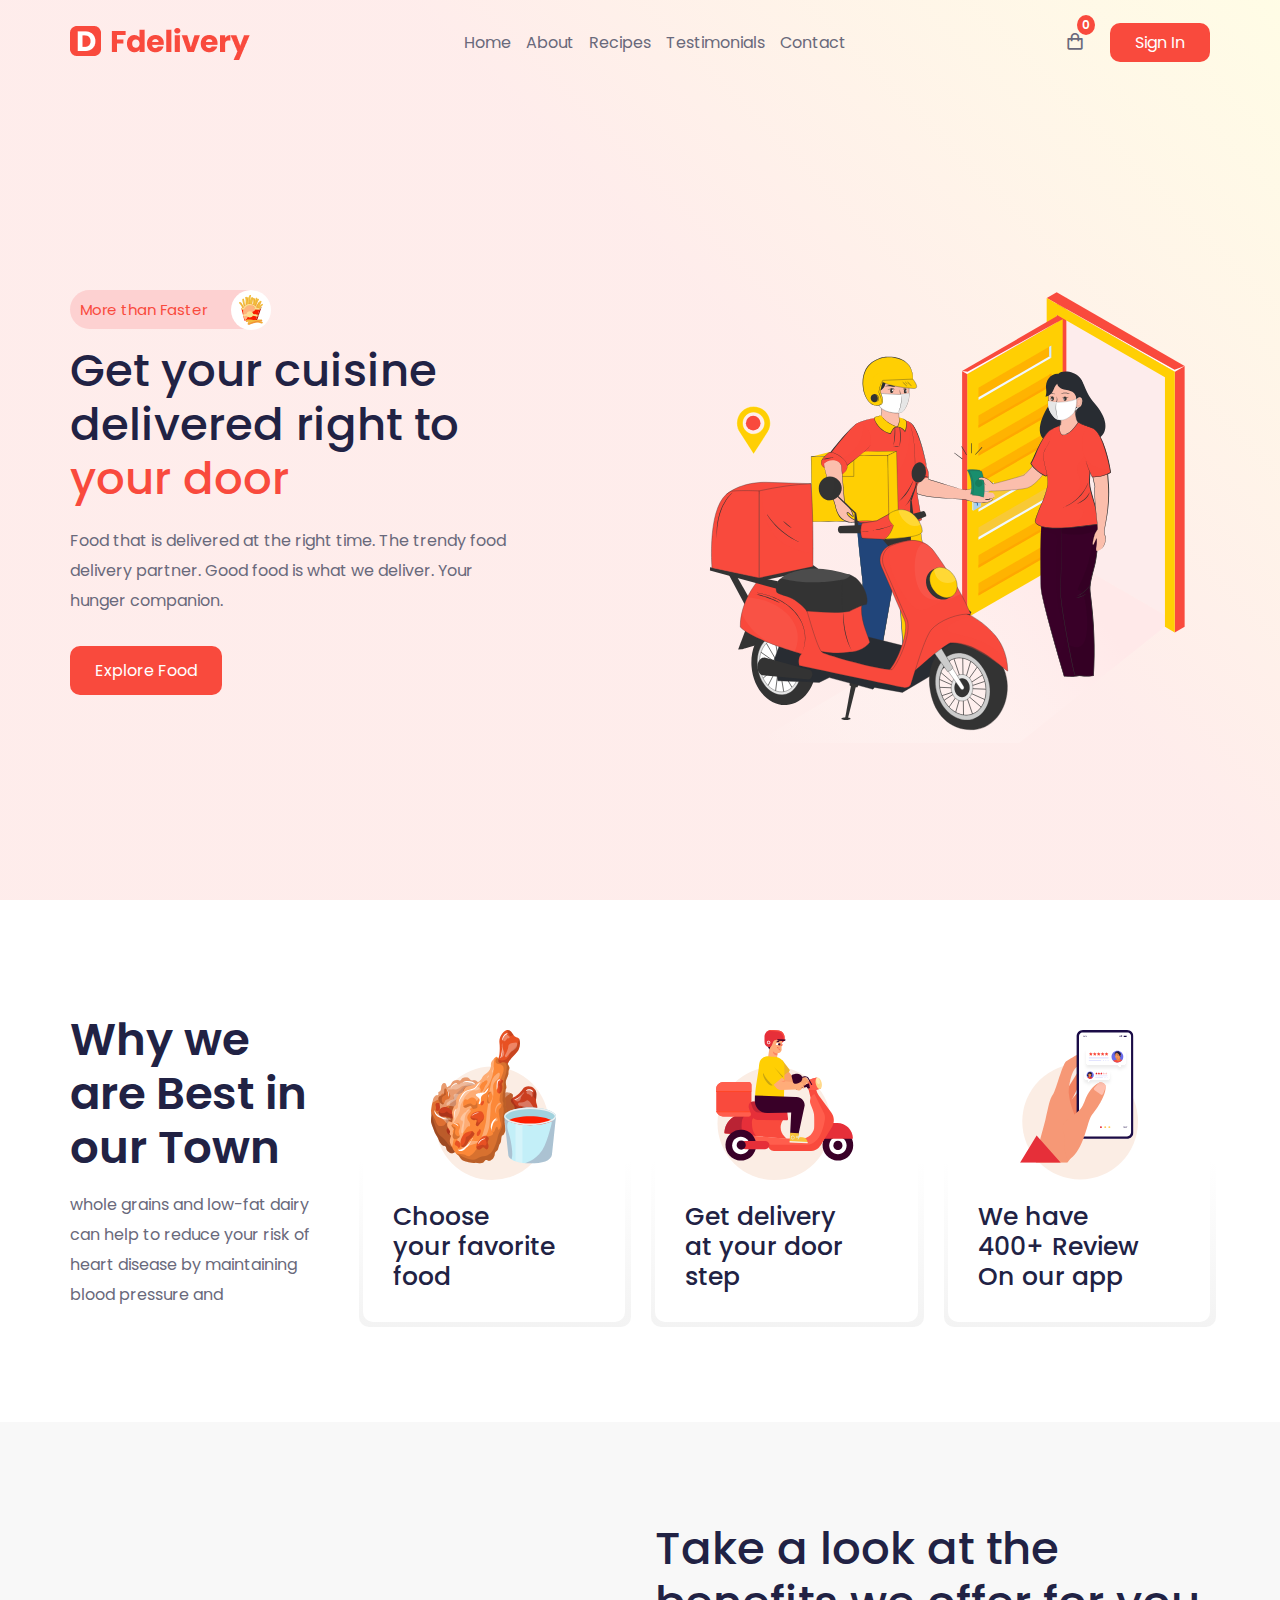
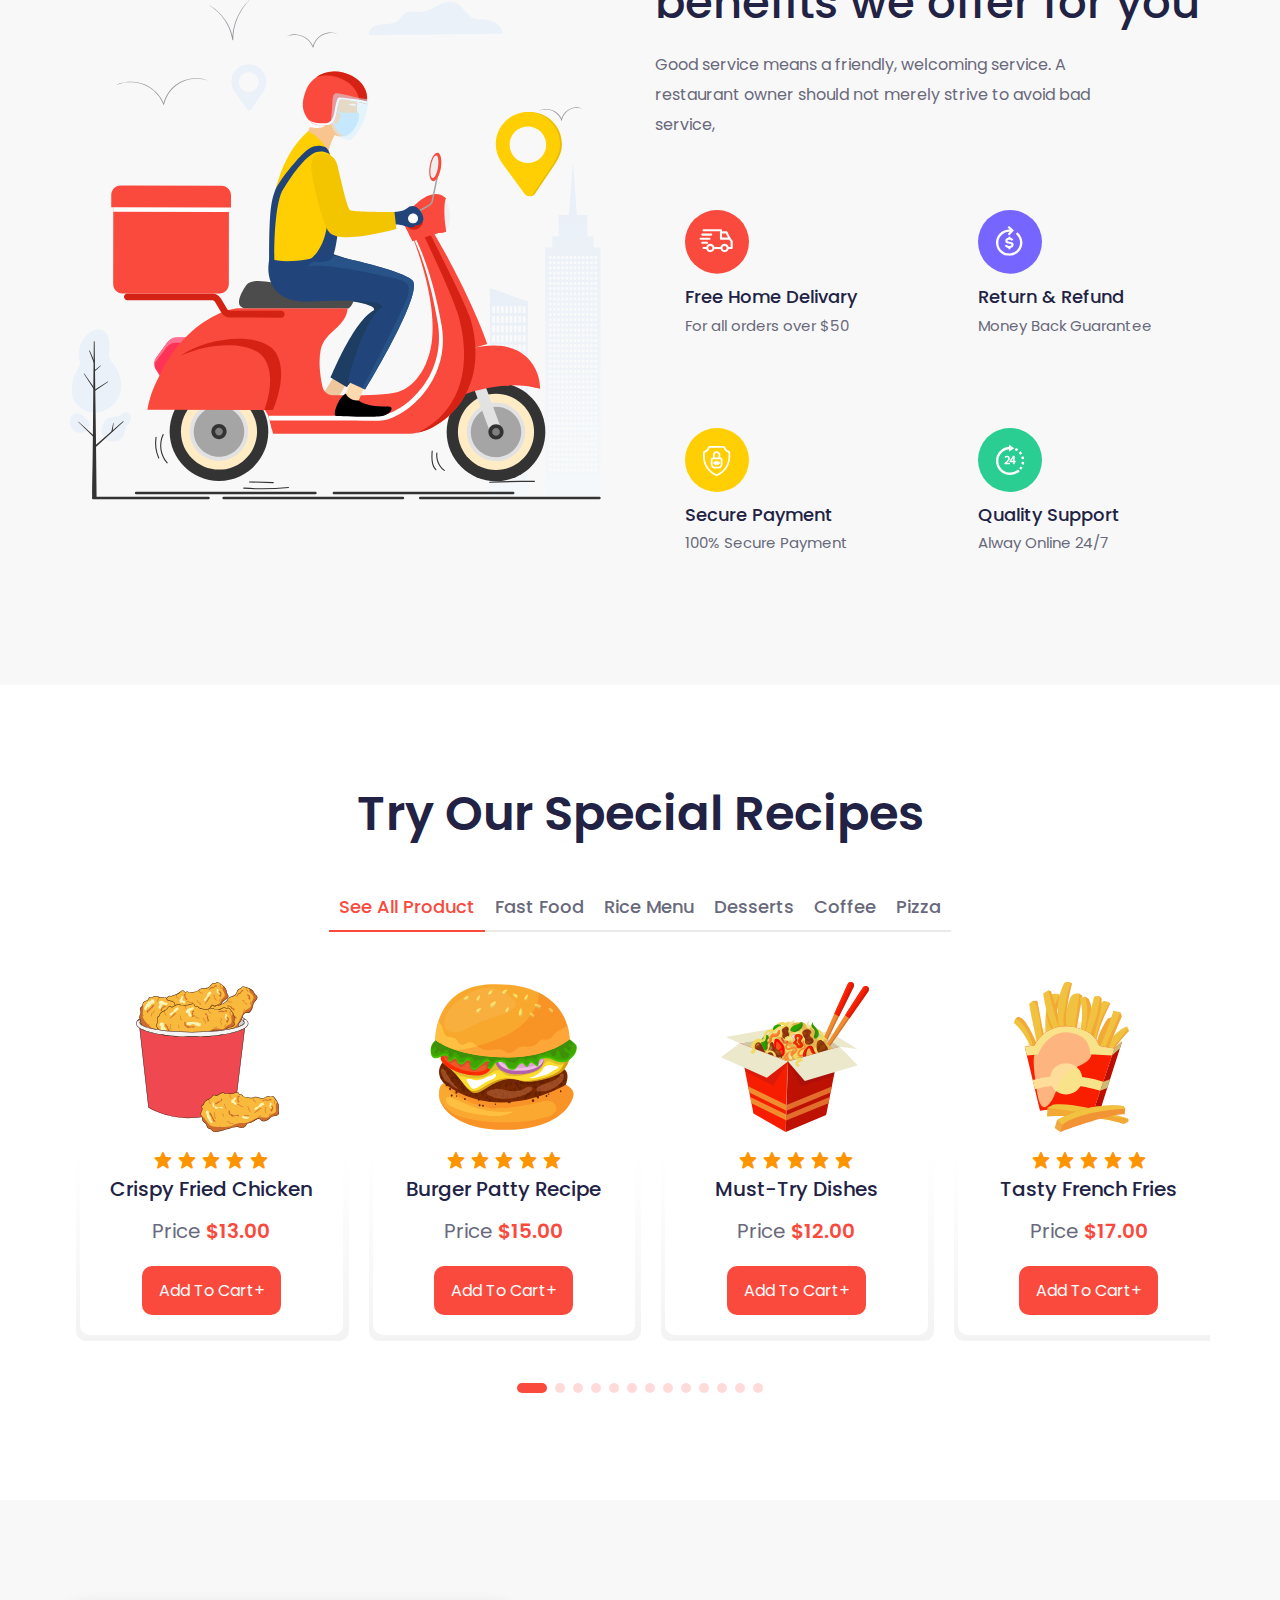
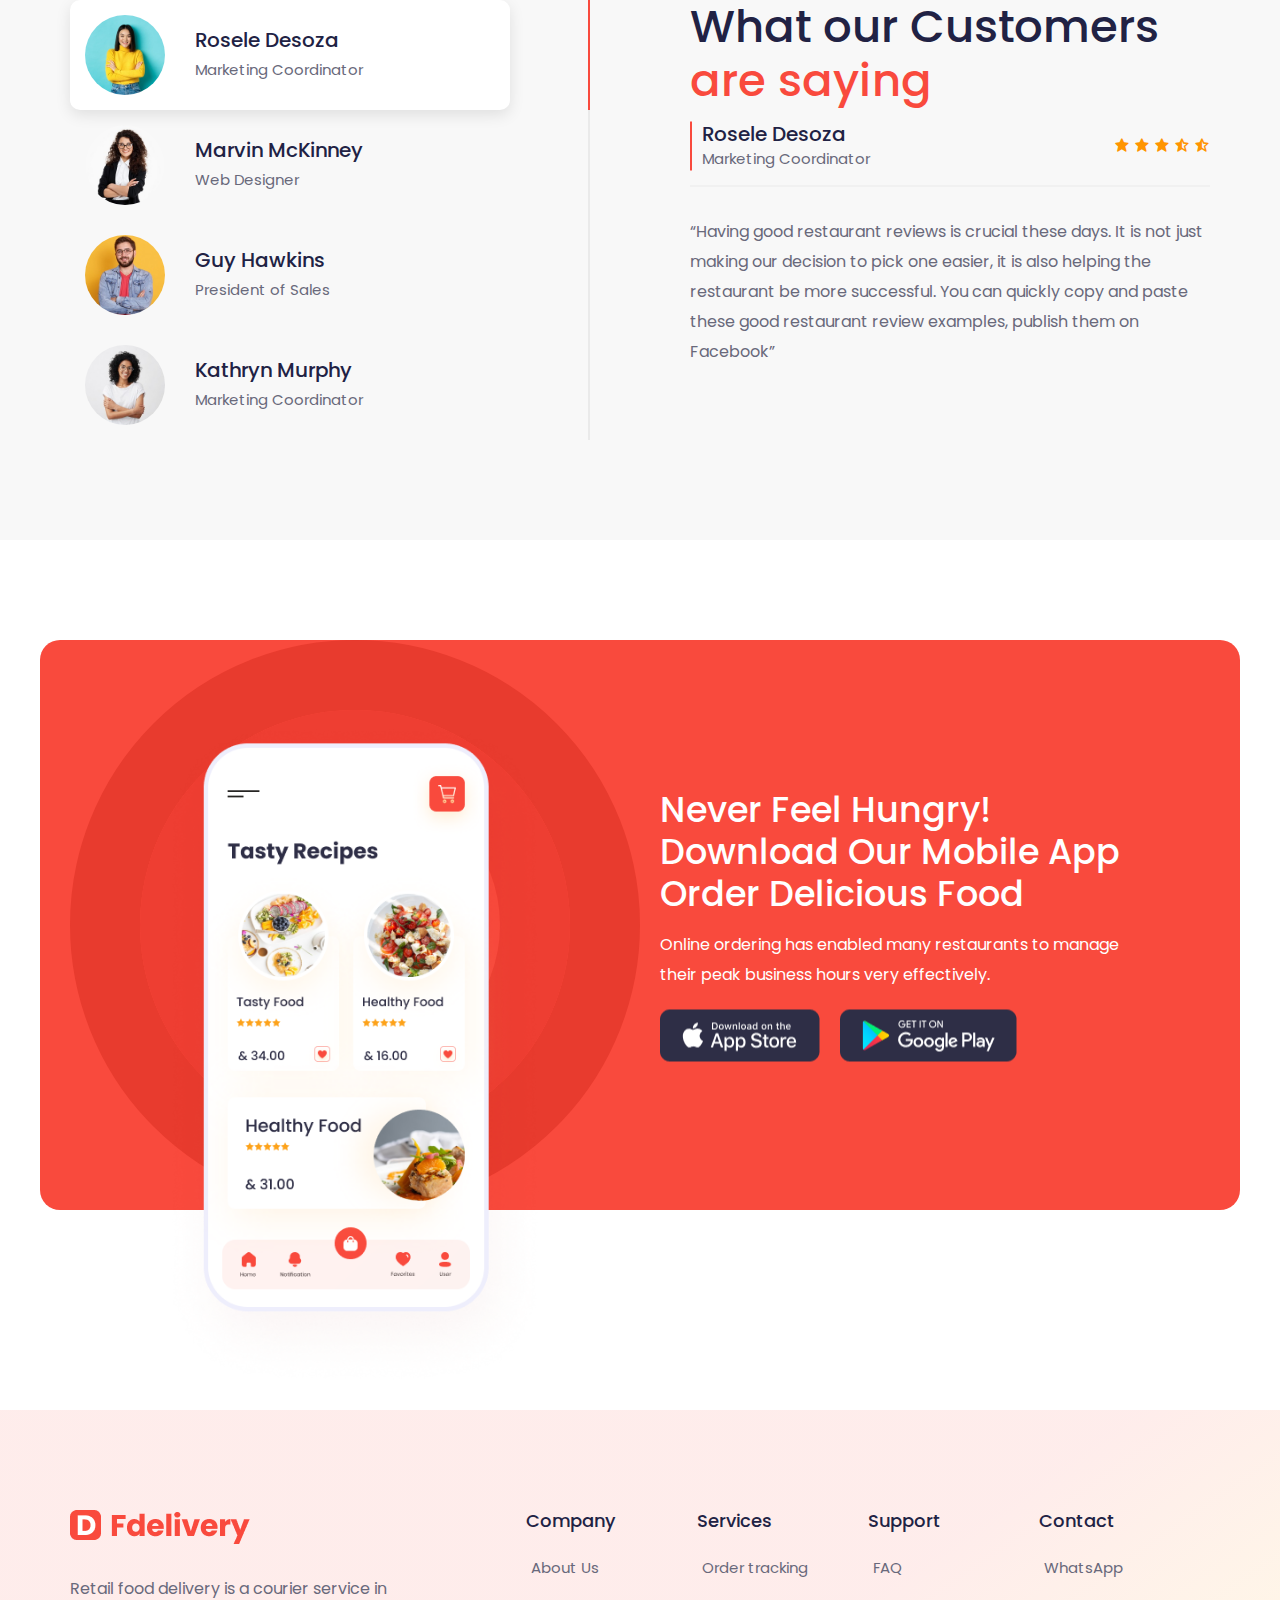
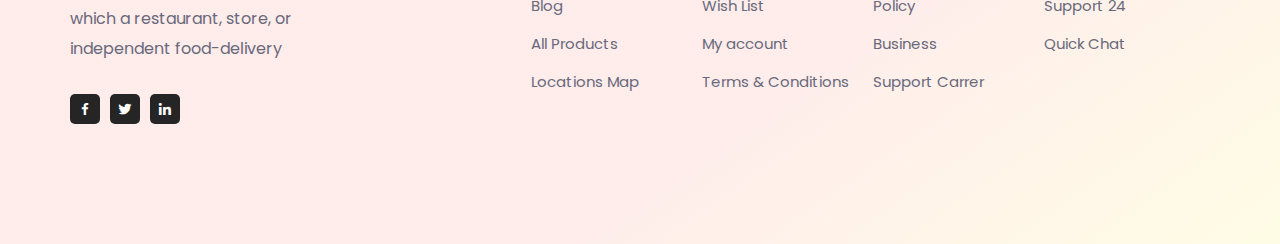
==== Frontend/index.html @ 44a06b05 "Initial Commit" ====
<!DOCTYPE html>
<html lang="en">
  <head>
    <meta charset="UTF-8" />
    <meta http-equiv="X-UA-Compatible" content="IE=edge" />
    <meta name="viewport" content="width=device-width, initial-scale=1.0" />
    <!--=============== Favicon ===============-->
    <link
      rel="shortcut icon"
      href="./images/favicon-32x32.png"
      type="image/png"
    />
    <!--=============== Swiper CSS ===============-->
    <link
      rel="stylesheet"
      href="https://unpkg.com/swiper/swiper-bundle.min.css"
    />
    <!--=============== Boxicons ===============-->
    <link
      href="https://unpkg.com/boxicons@2.0.9/css/boxicons.min.css"
      rel="stylesheet"
    />
    <!--=============== Custom StyleSheet ===============-->
    <link rel="stylesheet" href="./css/styles.css" />
    <title>FDelivery</title>
  </head>
  <body>
    <!--=============== Header ===============-->
    <header class="header">
      <nav class="navbar">
        <div class="row d-flex container">
          <a href="" class="logo d-flex">
            <img src="./images/logo.png" alt="" />
          </a>

          <ul class="nav-list d-flex">
            <a href="#home">Home</a>
            <a href="#about">About</a>
            <!-- <a href="">Shop</a> -->
            <a href="#recipes">Recipes</a>
            <a href="#testimonials">Testimonials</a>
            <a href="#footer">Contact</a>
            <span class="close d-flex"><i class="bx bx-x"></i></span>
          </ul>

          <div class="col d-flex">
            <form>
              <input type="search" placeholder="Search your item" />
              <button class="d-flex"><i class="bx bx-search"></i></button>
            </form>
            <div class="cart-icon d-flex">
              <a href="cart.html">
                <i class="bx bx-shopping-bag"></i>
              <span>0</span>
              </a>
            </div>
            <a class="btn signin">Sign In</a>
          </div>

          <!-- Hamburger -->
          <div class="hamburger d-flex">
            <i class="bx bx-menu"></i>
          </div>
        </div>
      </nav>

      <!--=============== Home ===============-->
      <div class="home" id="home">
        <div class="row container">
          <div class="col">
            <div class="faster">
              More than Faster
              <div class="image d-flex">
                <img src="./images/french-fries.svg" alt="" />
              </div>
            </div>
            <h1>
              Get your cuisine <br />
              delivered right to <br />
              <span class="color">your door</span>
            </h1>
            <p>
              Food that is delivered at the right time. The trendy food delivery
              partner. Good food is what we deliver. Your hunger companion.
            </p>
            <a href="menu.html" class="btn">Explore Food</a>
          </div>
          <div class="col">
            <img src="./images/delivery-guy.svg" alt="" />
          </div>
        </div>
      </div>

      <!--=============== SignIn Form ===============-->
      <div class="wrapper">
        <form action="" class="form">
          <h2>SIGN IN</h2>

          <div class="control">
            <label for="">Enter Email:</label>
            <input type="email" placeholder="Enter Your Email" />
          </div>
          <div class="control">
            <label for="">Password:</label>
            <input type="password" placeholder="Password" />
          </div>
          <div class="checkbox d-flex">
            <input type="checkbox" />
            <span>Remember Me</span>
          </div>
          <button class="btn">Sign In</button>
          <div class="links">
            <span>Forgot Password? <a href="">Click Here</a></span>
            <span>Don't Have An Account? <a href="">Create One</a></span>
          </div>
        </form>

        <div class="close-form">
          <i class="bx bx-x"></i>
        </div>
      </div>
    </header>

    <!--=============== Services ===============-->
    <section class="section services" id="services">
      <div class="row container">
        <div class="col">
          <h2>Why we are Best in our Town</h2>
          <p>
            whole grains and low-fat dairy can help to reduce your risk of heart
            disease by maintaining blood pressure and
          </p>
        </div>
        <div class="col">
          <div class="card">
            <img src="./images/meat-icon.svg" alt="" />
            <h3>
              Choose <br />
              your favorite <br />
              food
            </h3>
          </div>
        </div>
        <div class="col">
          <div class="card">
            <img src="./images/delivery-icon.svg" alt="" />
            <h3>
              Get delivery <br />
              at your door <br />
              step
            </h3>
          </div>
        </div>
        <div class="col">
          <div class="card">
            <img src="./images/phone-icon.svg" alt="" />
            <h3>
              We have <br />
              400+ Review <br />
              On our app
            </h3>
          </div>
        </div>
      </div>
    </section>

    <!--=============== About ===============-->
    <section class="section about" id="about">
      <div class="row container">
        <div class="col">
          <img src="./images/delivery-guy-2.svg" alt="" />
        </div>
        <div class="col">
          <h2>Take a look at the benefits we offer for you</h2>
          <p>
            Good service means a friendly, welcoming service. A restaurant owner
            should not merely strive to avoid bad service,
          </p>
          <div class="d-grid">
            <div class="card">
              <img src="./images/car-icon.svg" alt="" />
              <h4>Free Home Delivary</h4>
              <span>For all orders over $50</span>
            </div>
            <div class="card">
              <img src="./images/dollar-icon.svg" alt="" />
              <h4>Return & Refund</h4>
              <span>Money Back Guarantee</span>
            </div>
            <div class="card">
              <img src="./images/security-icon.svg" alt="" />
              <h4>Secure Payment</h4>
              <span>100% Secure Payment</span>
            </div>
            <div class="card">
              <img src="./images/time-icon.svg" alt="" />
              <h4>Quality Support</h4>
              <span>Alway Online 24/7</span>
            </div>
          </div>
        </div>
      </div>
    </section>

    <!--=============== Recipes ===============-->
    <section class="section recipes" id="recipes">
      <h2>Try Our Special Recipes</h2>
      <div class="row container">
        <div class="filters d-flex">
          <span data-filter="All Product">See All Product</span>
          <span data-filter="Fast Food">Fast Food</span>
          <span data-filter="Rice Menu">Rice Menu</span>
          <span data-filter="Desserts">Desserts</span>
          <span data-filter="Coffee">Coffee</span>
          <span data-filter="Pizza">Pizza</span>
        </div>
        <div class="products">
          <div class="swiper mySwiper">
            <div class="swiper-wrapper" id="products-wrapper">
              <!-- <div class="swiper-slide">
                <div class="card">
                  <div class="image"><img src="./images/meat-2.svg" alt=""></div>
                  <div class="rating">
                  <span><i class="bx bxs-star"></i></span>
                  <span><i class="bx bxs-star"></i></span>
                  <span><i class="bx bxs-star"></i></span>
                  <span><i class="bx bxs-star"></i></span>
                  <span><i class="bx bxs-star"></i></span>
                  </div>
                  <h4>Crispy Fried Chicken</h4>
                  <div class="price">
                    <span>Price</span><span class="color">$13.00</span>
                  </div>
                  <button class="button">Add To Cart+</button>
                </div>
              </div> -->
            </div>
          </div>
          <div class="pagination">
            <div class="custom-pagination"></div>
          </div>
        </div>
      </div>
    </section>
    <!--=============== Testimonials ===============-->
    <section class="section testimonials" id="testimonials">
      <div class="row container">
        <div class="col">
          <div class="card" data-filter="rosele">
            <div class="d-flex">
              <div class="image">
                <img src="./images/profile-1.jpg" alt="" />
              </div>
              <div>
                <h4>Rosele Desoza</h4>
                <span>Marketing Coordinator</span>
              </div>
            </div>
          </div>
          <div class="card" data-filter="marvin">
            <div class="d-flex">
              <div class="image">
                <img src="./images/profile-2.jpg" alt="" />
              </div>
              <div>
                <h4>Marvin McKinney</h4>
                <span>Web Designer</span>
              </div>
            </div>
          </div>
          <div class="card" data-filter="guy">
            <div class="d-flex">
              <div class="image">
                <img src="./images/profile-3.jpg" alt="" />
              </div>
              <div>
                <h4>Guy Hawkins</h4>
                <span>President of Sales</span>
              </div>
            </div>
          </div>
          <div class="card" data-filter="kathryn">
            <div class="d-flex">
              <div class="image">
                <img src="./images/profile-4.jpg" alt="" />
              </div>
              <div>
                <h4>Kathryn Murphy</h4>
                <span>Marketing Coordinator</span>
              </div>
            </div>
          </div>
        </div>
        <div class="col">
          <h2>
            What our Customers <br />
            <span>are saying</span>
          </h2>
          <div class="test-wrapper">
            <div class="testimonial active" data-id="rosele">
              <div class="d-flex">
                <div>
                  <h4>Rosele Desoza</h4>
                  <span>Marketing Coordinator</span>
                </div>

                <div class="rating">
                  <span><i class="bx bxs-star"></i></span>
                  <span><i class="bx bxs-star"></i></span>
                  <span><i class="bx bxs-star"></i></span>
                  <span><i class="bx bxs-star"></i></span>
                  <span><i class="bx bxs-star"></i></span>
                </div>
              </div>

              <p>
                “Having good restaurant reviews is crucial these days. It is not
                just making our decision to pick one easier, it is also helping
                the restaurant be more successful. You can quickly copy and
                paste these good restaurant review examples, publish them on
                Facebook”
              </p>
            </div>
          </div>
        </div>
      </div>
    </section>
    <!--=============== App ===============-->
    <section class="section app">
      <div class="row container">
        <div class="col">
          <div class="circle">
            <div class="inner-circle"></div>
            <img src="./images/mobile.png" alt="" />
          </div>
        </div>
        <div class="col">
          <h2>
            Never Feel Hungry! Download Our Mobile App Order Delicious Food
          </h2>
          <p>
            Online ordering has enabled many restaurants to manage their peak
            business hours very effectively.
          </p>
          <div class="d-flex">
            <img src="./images/app-store.png" alt="" />
            <img src="./images/google-play.png" alt="" />
          </div>
        </div>
      </div>
    </section>
    <!--=============== Footer ===============-->
    <footer class="footer" id="footer">
      <div class="row container">
        <div class="col">
          <div class="logo d-flex">
            <img src="./images/logo.png" alt="logo" />
          </div>
          <p>
            Retail food delivery is a courier service in which a restaurant,
            store, or independent food-delivery
          </p>
          <div class="icons d-flex">
            <div class="icon d-flex">
              <i class="bx bxl-facebook"></i>
            </div>
            <div class="icon d-flex"><i class="bx bxl-twitter"></i></div>
            <div class="icon d-flex"><i class="bx bxl-linkedin"></i></div>
          </div>
        </div>
        <div class="col">
          <div>
            <h4>Company</h4>
            <a href="">About Us</a>
            <a href="">Blog</a>
            <a href="">All Products</a>
            <a href="">Locations Map</a>
          </div>
          <div>
            <h4>Services</h4>
            <a href="">Order tracking</a>
            <a href="">Wish List</a>
            <a href="">My account</a>
            <a href="">Terms & Conditions</a>
          </div>
          <div>
            <h4>Support</h4>
            <a href="">FAQ</a>
            <a href="">Policy </a>
            <a href="">Business</a>
            <a href="">Support Carrer</a>
          </div>
          <div>
            <h4>Contact</h4>
            <a href="">WhatsApp</a>
            <a href="">Support 24 </a>
            <a href="">Quick Chat</a>
          </div>
        </div>
      </div>
    </footer>
    </div>

    <!--=============== Swiper JS ===============-->
    <script src="https://unpkg.com/swiper/swiper-bundle.min.js"></script>

    <!--=============== Custom JS ===============-->
    <script src="./js/testimonial.js"></script>
    <script src="./js/products.js"></script>
    <script src="./js/main.js"></script>
  </body>
</html>
---- Frontend/css/styles.css ----
/* ========== Google Fonts =========== */
@import url("https://fonts.googleapis.com/css2?family=Poppins:wght@300;400;500;600;700&display=swap");
/* ========== CSS Variables =========== */
:root {
  --primary-color: #f94a3d;
  --yellow-color: #ffcf03;
  --black-color: #212244;
  --default-color: #69697b;
  --deep-yellow: #ff9401;
  --yellow-color-1: #ffe507;
  --red-color-1: #e83b2e;
  --red-color-2: #ee3e32;
  --light-red-color: #fdecec;
  --grey-color: #eaeaea;
  --grey-color-1: #f8f8f8;
  --white-color: #fff;
  --box-shadow: 0 5px 15px rgba(0, 0, 0, 0.1);
}

*,
*::after,
*::before {
  box-sizing: inherit;
  margin: 0;
  padding: 0;
  border: none;
  outline: none;
}

html {
  font-size: 62.5%;
  box-sizing: border-box;
  scroll-behavior: smooth;
}

body {
  font-family: "Poppins", sans-serif;
  font-size: 1.6rem;
  font-weight: 400;
  color: var(--default-color);
}

h1,
h2,
h3,
h4 {
  color: var(--black-color);
  line-height: 1.2;
  font-weight: 500;
}

a {
  text-decoration: none;
  color: inherit;
}

li {
  list-style-type: none;
}

section {
  padding: 5rem 0 5rem;
  overflow: hidden;
}

p {
  line-height: 3rem;
}

img {
  max-width: 100%;
  height: auto;
}

/* ========== Custom Classes =========== */
.container {
  max-width: 120rem;
  padding: 0 3rem;
  margin: auto;
}

@media (min-width: 1500px) {
  .container {
    max-width: 135rem;
  }
}
.d-flex {
  display: flex;
  align-items: center;
}

/* ========== Header =========== */
.header {
  min-height: 100vh;
  background: linear-gradient(45deg, rgba(249, 74, 61, 0.1) 60%, rgba(255, 229, 7, 0.1));
}

.navbar {
  padding: 2rem 0;
}
.navbar .row {
  justify-content: space-between;
}
.navbar .logo {
  justify-content: center;
}
.navbar .nav-list a {
  display: inline-block;
  padding: 1rem 0.5rem 1rem;
}
.navbar .nav-list a:not(:last-child) {
  margin-right: 0.5rem;
}
.navbar .col form {
  background-color: var(--white-color);
  border-radius: 0.5rem;
  box-shadow: var(--box-shadow);
  border: 1px solid rgba(105, 105, 123, 0.1);
  padding: 0.5rem 0;
  margin-right: 1.5rem;
  width: 25rem;
  position: relative;
}
.navbar .col form input {
  text-indent: 1rem;
  font-size: 1.4rem;
  width: 100%;
}
.navbar .col form input::placeholder {
  color: var(--default-color);
}
.navbar .col form button {
  justify-content: center;
  padding: 0.5rem;
  background-color: transparent;
  border-left: 1px solid rgba(105, 105, 123, 0.1);
  font-size: 1.7rem;
  color: var(--default-color);
  position: absolute;
  top: 50%;
  right: 1rem;
  transform: translateY(-50%);
}
.navbar .cart-icon {
  justify-content: center;
  color: var(--default-color);
  font-size: 2rem;
  margin-right: 1.5rem;
  position: relative;
}
.navbar .cart-icon span {
  position: absolute;
  top: -1.3rem;
  right: -1rem;
  padding: 0.1rem 0.5rem;
  color: var(--white-color);
  background-color: var(--primary-color);
  border-radius: 50%;
  font-size: 1.2rem;
  font-weight: 600;
}

.btn {
  display: inline-block;
  background-color: var(--primary-color);
  color: var(--white-color);
  padding: 0.7rem 2.5rem;
  border-radius: 1rem;
  font-size: inherit;
}

.navbar .btn {
  margin-left: 1rem;
  cursor: pointer;
}

.hamburger {
  font-size: 2.5rem;
  background-color: var(--primary-color);
  border-radius: 0.3rem;
  color: var(--white-color);
  padding: 0.5rem 0.7rem;
  justify-content: center;
  cursor: pointer;
  display: none;
}

.nav-list .close {
  display: none;
}

@media (max-width: 1300px) {
  .navbar .col form {
    display: none;
  }
}
@media (max-width: 800px) {
  .navbar .col {
    display: none;
  }

  .navbar .nav-list {
    position: fixed;
    top: 0;
    left: -100%;
    width: 100%;
    max-width: 35rem;
    height: 100%;
    background-color: var(--white-color);
    z-index: 999;
    flex-direction: column;
    align-items: flex-start;
    padding: 5rem 2rem;
    transition: left 300ms linear;
  }

  .hamburger {
    display: flex;
  }

  .nav-list a {
    text-transform: uppercase;
    font-weight: 600;
  }

  .nav-list a:not(:last-child) {
    margin: 0 0 1rem 0;
  }

  .nav-list .close {
    position: absolute;
    top: 2rem;
    right: 2rem;
    font-size: 3rem;
    cursor: pointer;
    padding: 0.5rem 0.7rem;
    display: flex;
    justify-content: center;
  }

  .nav-list.show {
    left: 0;
  }

  .navbar .logo img {
    width: 15rem;
  }
}
/* ========== Home =========== */
.header .home {
  height: calc(100vh - 8.5rem);
}
.header .home .row {
  display: grid;
  grid-template-columns: 1fr 1fr;
  align-items: center;
  height: 100%;
}
.header .home .row .faster {
  width: 22rem;
  background-color: #fdd1d1;
  color: var(--primary-color);
  font-size: 1.8rem;
  padding: 0.8rem 1rem;
  border-radius: 5rem;
  position: relative;
  margin-bottom: 1.5rem;
}
.header .home .row .faster .image {
  position: absolute;
  top: 50%;
  right: -0.1rem;
  transform: translateY(-50%);
  background-color: var(--white-color);
  border-radius: 50%;
  width: 4.5rem;
  height: 4.5rem;
  justify-content: center;
}
.header .home .row .faster .image img {
  height: 3rem;
}
.header .home .row h1 {
  font-size: 6rem;
  margin-bottom: 3rem;
}
.header .home .row h1 span {
  color: var(--primary-color);
}
.header .home .row p {
  margin-bottom: 3rem;
  width: 80%;
}
.header .home .row .btn {
  padding: 1.2rem 2.5rem;
}

@media (max-width: 1300px) {
  .header .home .row h1 {
    font-size: 4.5rem;
    margin-bottom: 2rem;
  }
  .header .home .row .faster {
    width: 20rem;
    font-size: 1.5rem;
    margin-bottom: 1.5rem;
  }
  .header .home .row .faster .image {
    width: 4rem;
    height: 4rem;
  }
}
@media (max-width: 996px) {
  .header .home .row .col img {
    width: 40rem;
  }
  .header .home .row h1 {
    font-size: 3.5rem;
    margin-bottom: 1rem;
  }
  .header .home .row .btn {
    padding: 0.7rem 1.5rem;
  }
}
@media (max-width: 800px) {
  .header .home {
    height: calc(100vh + 12rem);
    padding-top: 4rem;
  }
  .header .home .row {
    grid-template-columns: 1fr;
  }
  .header .home .row h1 {
    font-size: 3rem;
  }
  .header .home .row h1 br {
    display: none;
  }
  .header .home .row p {
    width: 100%;
    font-size: 1.5rem;
    margin-bottom: 1rem;
  }
  .header .home .row .btn {
    font-size: 1.5rem;
  }
  .header .home .row .col:last-child {
    text-align: center;
  }
}
/* ========== SignIn Form =========== */
.header .wrapper {
  position: fixed;
  top: 0;
  right: 0;
  width: 100%;
  height: 100%;
  display: flex;
  align-items: center;
  justify-content: center;
  background-color: rgba(255, 255, 255, 0.9);
  z-index: 10000;
  transition: 0.5s;
  transform: scale(0);
  opacity: 0;
  visibility: hidden;
}
.header .wrapper.active {
  transform: scale(1);
  opacity: 1;
  visibility: visible;
}
.header .wrapper form {
  background-color: var(--white-color);
  border: 1px solid var(--grey-color);
  max-width: 50rem;
  width: 100%;
  padding: 2rem;
  box-shadow: var(--box-shadow);
  border-radius: 0.5rem;
  margin: 2rem;
}
.header .wrapper form h2 {
  font-size: 2.5rem;
  text-align: center;
  margin-bottom: 2rem;
  padding-top: 2rem;
}
.header .wrapper form .control {
  margin-bottom: 2rem;
}
.header .wrapper form label {
  display: block;
  font-size: 2rem;
  margin-bottom: 1rem;
}
.header .wrapper form input {
  font-family: "Poppins", sans-serif;
  font-size: 1.8rem;
  display: block;
  border: 1px solid var(--grey-color);
  padding: 1.3rem 0;
  text-indent: 1rem;
  border-radius: 0.5rem;
  width: 100%;
}
.header .wrapper form .checkbox {
  margin-bottom: 2rem;
}
.header .wrapper form .checkbox input {
  width: auto;
  margin-right: 0.5rem;
  cursor: pointer;
}
.header .wrapper form button {
  display: block;
  width: 100%;
  padding: 1.3rem 0;
  font-size: 1.8rem;
  cursor: pointer;
}
.header .wrapper form .links {
  margin-top: 2rem;
}
.header .wrapper form .links span {
  display: block;
  margin-bottom: 1rem;
  font-size: 1.8rem;
}
.header .wrapper form .links span a {
  color: var(--primary-color);
}
.header .wrapper form .links span a:hover {
  text-decoration: underline;
}
.header .wrapper .close-form {
  position: absolute;
  top: 3rem;
  right: 4rem;
  color: var(--default-color);
  font-size: 4rem;
  cursor: pointer;
}

/* ========== Services =========== */
.services {
  padding: 10rem 0 10rem;
}
.services .row {
  display: grid;
  grid-template-columns: repeat(auto-fit, minmax(25rem, 1fr));
  gap: 3rem;
  align-items: center;
}
.services .row h2 {
  font-size: 4.5rem;
  font-weight: 600;
  margin-bottom: 1.5rem;
}
.services .row h3 {
  font-size: 2.5rem;
  margin-top: 1.5rem;
  text-align: left;
}
.services .row .col img {
  height: 15rem;
}
.services .row .card {
  padding: 3rem;
  border-radius: 0 0 1rem 1rem;
  background-color: var(--white-color);
  position: relative;
  text-align: center;
}
.services .row .card::before {
  content: "";
  position: absolute;
  top: -1.5%;
  left: -1.5%;
  width: calc(100% + 1rem);
  height: calc(100% + 1rem);
  border-radius: 1rem;
  background: linear-gradient(to bottom, transparent 50%, #f3f3f3);
  z-index: -1;
}
.services .row .card:hover::before {
  background: linear-gradient(to bottom, transparent 50%, #ffcf03);
}

@media (max-width: 567px) {
  .services .row h2 {
    font-size: 3.5rem;
  }
}
/* ========== about =========== */
.about {
  background-color: var(--grey-color-1);
  padding: 10rem 0 10rem;
}
.about .row {
  display: grid;
  grid-template-columns: 1fr 1fr;
  align-items: center;
  gap: 3rem;
}
.about .row .col:first-child img {
  height: 50rem;
}
.about .row .col h2 {
  font-size: 4.5rem;
  margin-bottom: 2rem;
}
.about .row .col p {
  margin-bottom: 4rem;
  width: 80%;
}
.about .row .col .d-grid {
  display: grid;
  grid-template-columns: 1fr 1fr;
  gap: 3rem;
}
.about .row .col .d-grid .card {
  padding: 3rem;
  border-radius: 1rem;
  transition: all 300ms ease-in-out;
}
.about .row .col .d-grid .card h4 {
  font-size: 1.8rem;
  margin: 0.5rem 0 0.5rem;
}
.about .row .col .d-grid .card span {
  font-size: 1.5rem;
}
.about .row .col .d-grid .card:hover {
  background-color: var(--white-color);
  box-shadow: var(--box-shadow);
}

@media (max-width: 1200px) {
  .about .row .col h2 {
    font-size: 3.5rem;
    margin-bottom: 1rem;
  }
  .about .row .col p {
    margin-bottom: 1rem;
    width: 100%;
  }
  .about .row .col .d-grid {
    gap: 1rem;
  }
  .about .row .col .d-grid .card {
    padding: 1rem;
  }
  .about .row .col .d-grid .card img {
    height: 5rem;
  }
}
@media (max-width: 800px) {
  .about {
    padding: 5rem 0 10rem;
  }
  .about .row {
    grid-template-columns: 1fr;
    gap: 3rem 0;
  }
}
/* ========== Recipes =========== */
.recipes {
  padding: 10rem 0 10rem;
}
.recipes h2 {
  text-align: center;
  font-size: 4.8rem;
  font-weight: 600;
  margin-bottom: 4rem;
}
.recipes .filters {
  justify-content: center;
  flex-wrap: wrap;
  margin-bottom: 4rem;
}
.recipes .filters span {
  font-size: 1.8rem;
  font-weight: 500;
  padding: 1rem;
  border-bottom: 2px solid var(--grey-color);
  cursor: pointer;
}
.recipes .filters span.active {
  color: var(--primary-color);
  border-color: var(--primary-color);
}
.recipes .products .swiper-wrapper {
  padding: 0 1rem 1rem;
}
.recipes .products .card {
  position: relative;
  padding: 1rem 1rem 2rem;
  border-radius: 0 0 1rem 1rem;
  background-color: var(--white-color);
  flex-direction: column;
}
.recipes .products .card::before {
  content: "";
  position: absolute;
  top: -1%;
  left: -1.5%;
  width: calc(100% + 1rem);
  height: calc(100% + 1rem);
  border-radius: 1rem;
  background: linear-gradient(to bottom, transparent 50%, #f3f3f3);
  z-index: -1;
}
.recipes .products .card:hover::before {
  background: linear-gradient(to bottom, transparent 50%, #ffcf03);
}
.recipes .products .card .image {
  height: 15rem;
  width: 15rem;
  margin-bottom: 1.5rem;
}
.recipes .products .card .image img {
  height: 100%;
  object-fit: contain;
}
.recipes .products .card .rating span {
  color: var(--deep-yellow);
  font-size: 2rem;
}
.recipes .products .card h4 {
  font-size: 2rem;
  margin-bottom: 1.5rem;
}
.recipes .products .card .price {
  font-size: 2rem;
  margin-bottom: 2rem;
}
.recipes .products .card .price .color {
  color: var(--primary-color);
  font-weight: 600;
  margin-left: 0.5rem;
}
.recipes .products .card .button {
  outline: none;
  border: none;
  padding: 1.2rem 1.7rem;
}
.recipes .pagination {
  text-align: center;
  margin-top: 3rem;
}
.recipes .pagination .swiper-pagination-bullet {
  background-color: var(--primary-color);
  height: 1rem;
  width: 1rem;
}
.recipes .pagination .swiper-pagination-bullet-active {
  width: 3rem;
  border-radius: 1.5rem;
}

@media (max-width: 800px) {
  .recipes {
    padding: 10rem 0 10rem;
  }
  .recipes h2 {
    font-size: 3.5rem;
    margin-bottom: 2rem;
  }
}
/* ========== Testimonials =========== */
.testimonials {
  padding: 10rem 0 10rem;
  background-color: var(--grey-color-1);
}
.testimonials .row {
  display: grid;
  grid-template-columns: 1fr 1fr;
  gap: 3rem 10rem;
  align-items: flex-start;
}
.testimonials .row .card {
  border-right: 2px solid #eaeaea;
}
.testimonials .row .card.active {
  border-color: var(--primary-color);
}
.testimonials .row .card.active .d-flex {
  background-color: var(--white-color);
  box-shadow: var(--box-shadow);
}
.testimonials .row .card .d-flex {
  border-radius: 1rem;
  width: 85%;
  padding: 1.5rem;
  cursor: pointer;
}
.testimonials .row .card .d-flex:not(:last-child) {
  margin-bottom: 0.5rem;
}
.testimonials .row .card .image {
  height: 8rem;
  width: 8rem;
  border-radius: 50%;
  overflow: hidden;
  margin-right: 3rem;
}
.testimonials .row .card .image img {
  height: 100%;
  object-fit: cover;
}
.testimonials .row .card h4 {
  font-size: 2rem;
  margin-bottom: 0.5rem;
}
.testimonials .row .card span {
  font-size: 1.5rem;
}
.testimonials .row .col:last-child {
  position: relative;
  overflow: hidden;
  height: 44rem;
}
.testimonials .row .col:last-child h2 {
  font-size: 4.5rem;
  margin-bottom: 3rem;
}
.testimonials .row .col:last-child h2 span {
  color: var(--primary-color);
}
.testimonials .row .col:last-child .testimonial {
  position: absolute;
  bottom: -80%;
  transform: translateY(-30%);
  transition: 0.5s;
}
.testimonials .row .col:last-child .testimonial.active {
  bottom: 0%;
}
.testimonials .row .col:last-child .testimonial .d-flex {
  justify-content: space-between;
  border-bottom: 1px solid var(--grey-color);
  padding-bottom: 1.5rem;
  margin-bottom: 3rem;
}
.testimonials .row .col:last-child .testimonial .d-flex div:first-child {
  border-left: 2px solid var(--primary-color);
  padding-left: 1rem;
}
.testimonials .row .col:last-child .testimonial .d-flex div:first-child h4 {
  font-size: 2rem;
}
.testimonials .row .col:last-child .testimonial .d-flex div:first-child span {
  font-size: 1.5rem;
}
.testimonials .row .col:last-child .testimonial .d-flex .rating span {
  color: var(--deep-yellow);
}

@media (max-width: 1200px) {
  .testimonials .row {
    gap: 5rem 0;
  }
  .testimonials .row .col:last-child h2 {
    font-size: 3.5rem;
  }
  .testimonials .row .col:last-child .testimonial {
    bottom: -90%;
    transform: translateY(-10%);
  }
  .testimonials .row .card {
    border: none;
  }
}
@media (max-width: 996px) {
  .testimonials .row .col:last-child h2 {
    font-size: 3.5rem;
  }
  .testimonials .row .col:last-child .testimonial {
    transform: translateY(0%);
  }
}
@media (max-width: 800px) {
  .testimonials .row {
    grid-template-columns: 1fr;
  }
  .testimonials .row .card .d-flex {
    width: 100%;
  }
}
@media (max-width: 567px) {
  .testimonials .row .col:last-child h2 {
    font-size: 2.5rem;
  }
}
/* ========== App =========== */
.app {
  padding: 10rem 0 20rem;
}

.app .row {
  background-color: var(--primary-color);
  border-radius: 2rem;
  position: relative;
}
.app .row .col:first-child {
  margin-left: 5rem;
}
.app .row .col:first-child .circle {
  border-radius: 50%;
  height: 57rem;
  width: 57rem;
  border: 7rem solid var(--red-color-1);
  position: relative;
}
.app .row .col:first-child .circle .inner-circle {
  border-radius: 50%;
  height: 43rem;
  width: 43rem;
  border: 7rem solid var(--red-color-2);
}
.app .row .col:first-child .circle img {
  position: absolute;
  top: 80%;
  left: 50%;
  transform: translate(-50%, -50%);
  width: 40rem;
}
.app .row .col:last-child {
  position: absolute;
  top: 50%;
  right: 10rem;
  transform: translateY(-50%);
  width: 40%;
}
.app .row .col:last-child h2 {
  color: var(--white-color);
  font-size: 3.5rem;
  margin-bottom: 1.5rem;
}
.app .row .col:last-child p {
  color: var(--white-color);
  margin-bottom: 2rem;
}
.app .row .col:last-child .d-flex img:first-child {
  margin-right: 2rem;
}

@media (max-width: 1300px) {
  .app .row .col:first-child {
    margin-left: 0;
  }
  .app .row .col:last-child h2 {
    font-size: 3.5rem;
  }
}
@media (max-width: 996px) {
  .app {
    background-color: var(--primary-color);
    padding: 10rem 0 10rem;
    height: 40rem;
  }
  .app .row {
    height: 100%;
  }
  .app .row .col:first-child {
    display: none;
  }
  .app .row .col:last-child {
    left: 50%;
    transform: translate(-50%, -50%);
    width: 90%;
  }
  .app .row .col:last-child h2 {
    font-size: 3rem;
  }
  .app .row .col:last-child img {
    height: 4rem;
  }
}
@media (max-width: 567px) {
  .app .row .col:last-child h2 {
    font-size: 2.5rem;
  }
}
/* ========== Footer =========== */
.footer {
  background: linear-gradient(145deg, rgba(249, 74, 61, 0.1) 60%, rgba(255, 229, 7, 0.1));
  padding: 10rem 3rem 10rem;
}
.footer .row {
  display: grid;
  grid-template-columns: 1fr 1.5fr;
}
.footer .col:first-child .logo {
  margin-bottom: 3rem;
}
.footer .col:first-child p {
  margin-bottom: 3rem;
  width: 70%;
}
.footer .col:first-child .icons {
  margin-bottom: 2rem;
}
.footer .col:first-child .icon {
  color: var(--white-color);
  justify-content: center;
  height: 3rem;
  width: 3rem;
  border-radius: 0.5rem;
  background-color: #252525;
  cursor: pointer;
}
.footer .col:first-child .icon:not(:last-child) {
  margin-right: 1rem;
}
.footer .col:last-child {
  display: grid;
  grid-template-columns: repeat(4, 1fr);
}
.footer .col:last-child div {
  display: flex;
  flex-direction: column;
}
.footer .col:last-child div a {
  font-size: 1.5rem;
  padding: 0.5rem;
  margin-bottom: 0.5rem;
}
.footer .col:last-child h4 {
  font-size: 1.8rem;
  font-weight: 500;
  margin-bottom: 2rem;
}

.footer-bottom {
  background-color: var(--primary-color);
  padding: 1.5rem 0;
}
.footer-bottom .row {
  justify-content: space-between;
}
.footer-bottom .row p {
  color: var(--white-color);
}

@media (max-width: 768px) {
  .footer {
    padding: 20rem 0 10rem;
  }
  .footer .col:first-child {
    display: none;
  }
  .footer .row {
    display: block;
  }
}
@media (max-width: 567px) {
  .footer .col:last-child {
    grid-template-columns: 1fr 1fr;
    gap: 3rem 0;
  }
}

/*# sourceMappingURL=styles.css.map */
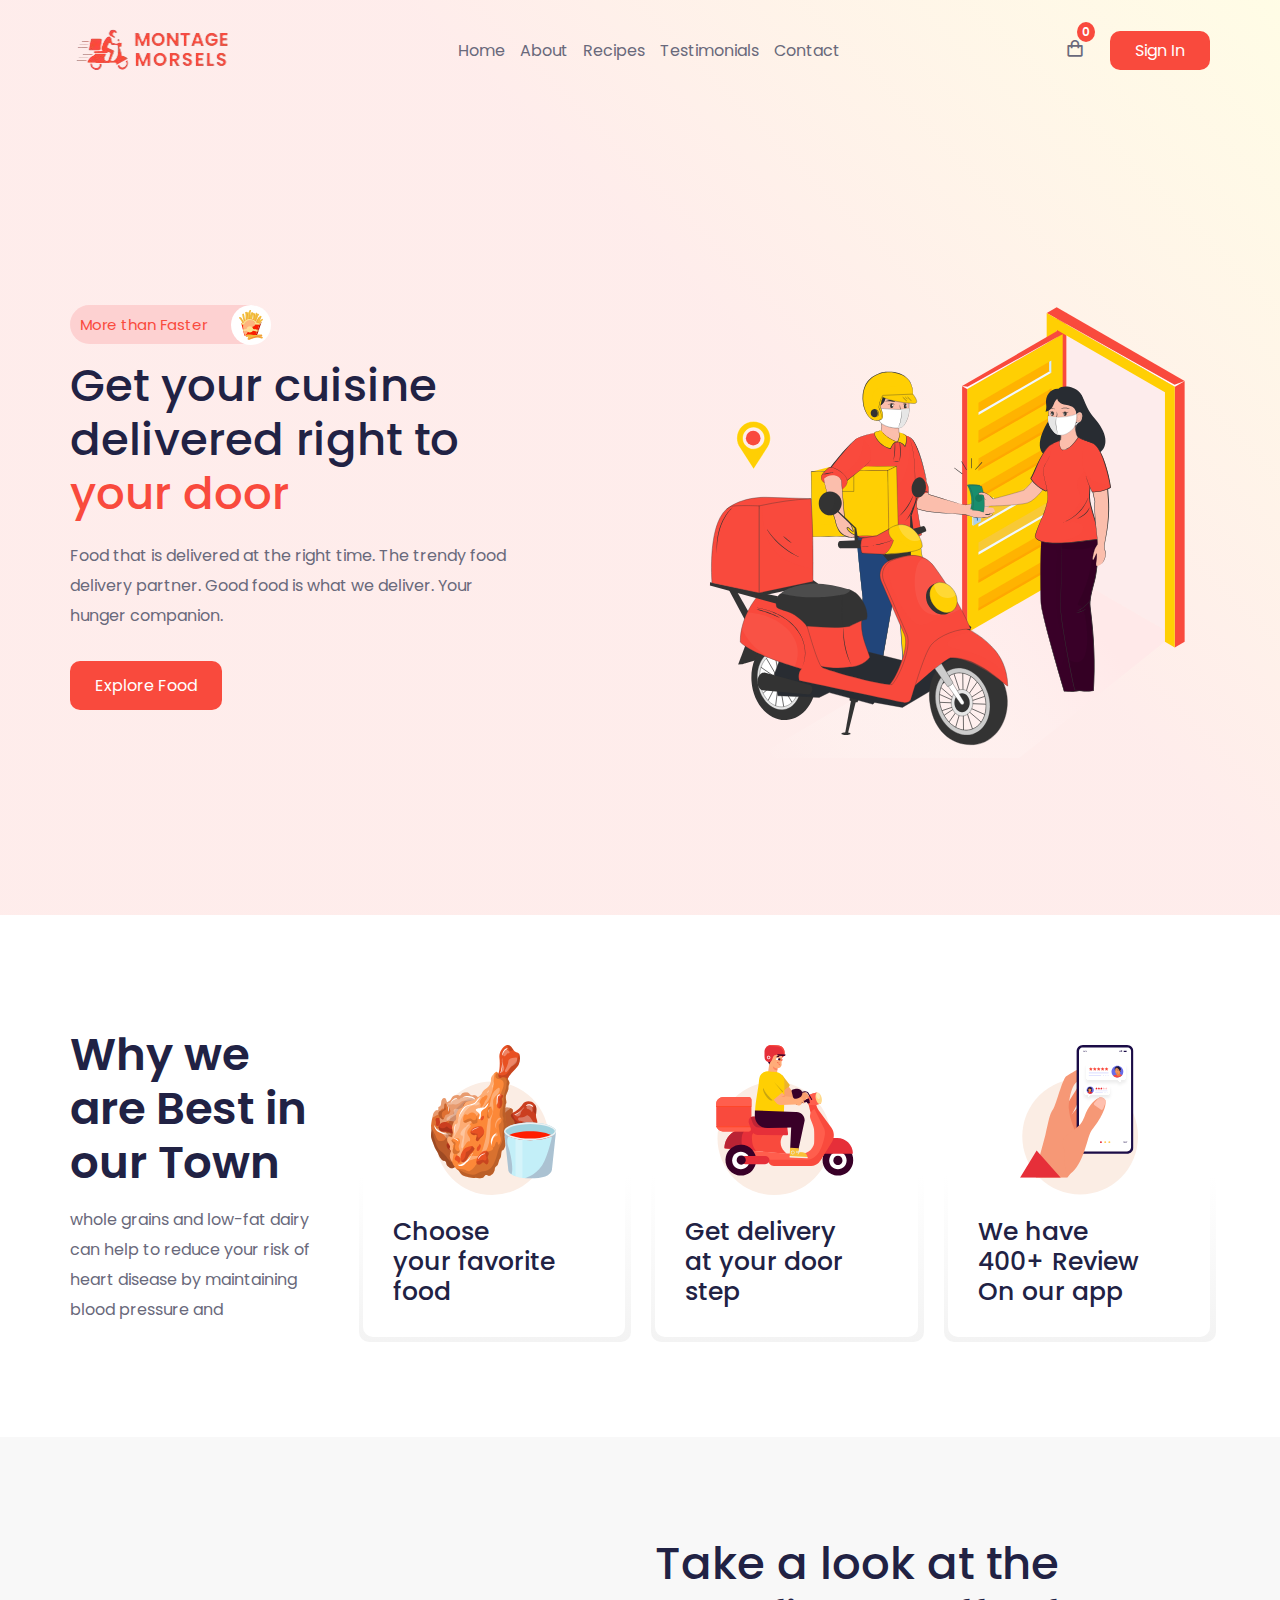
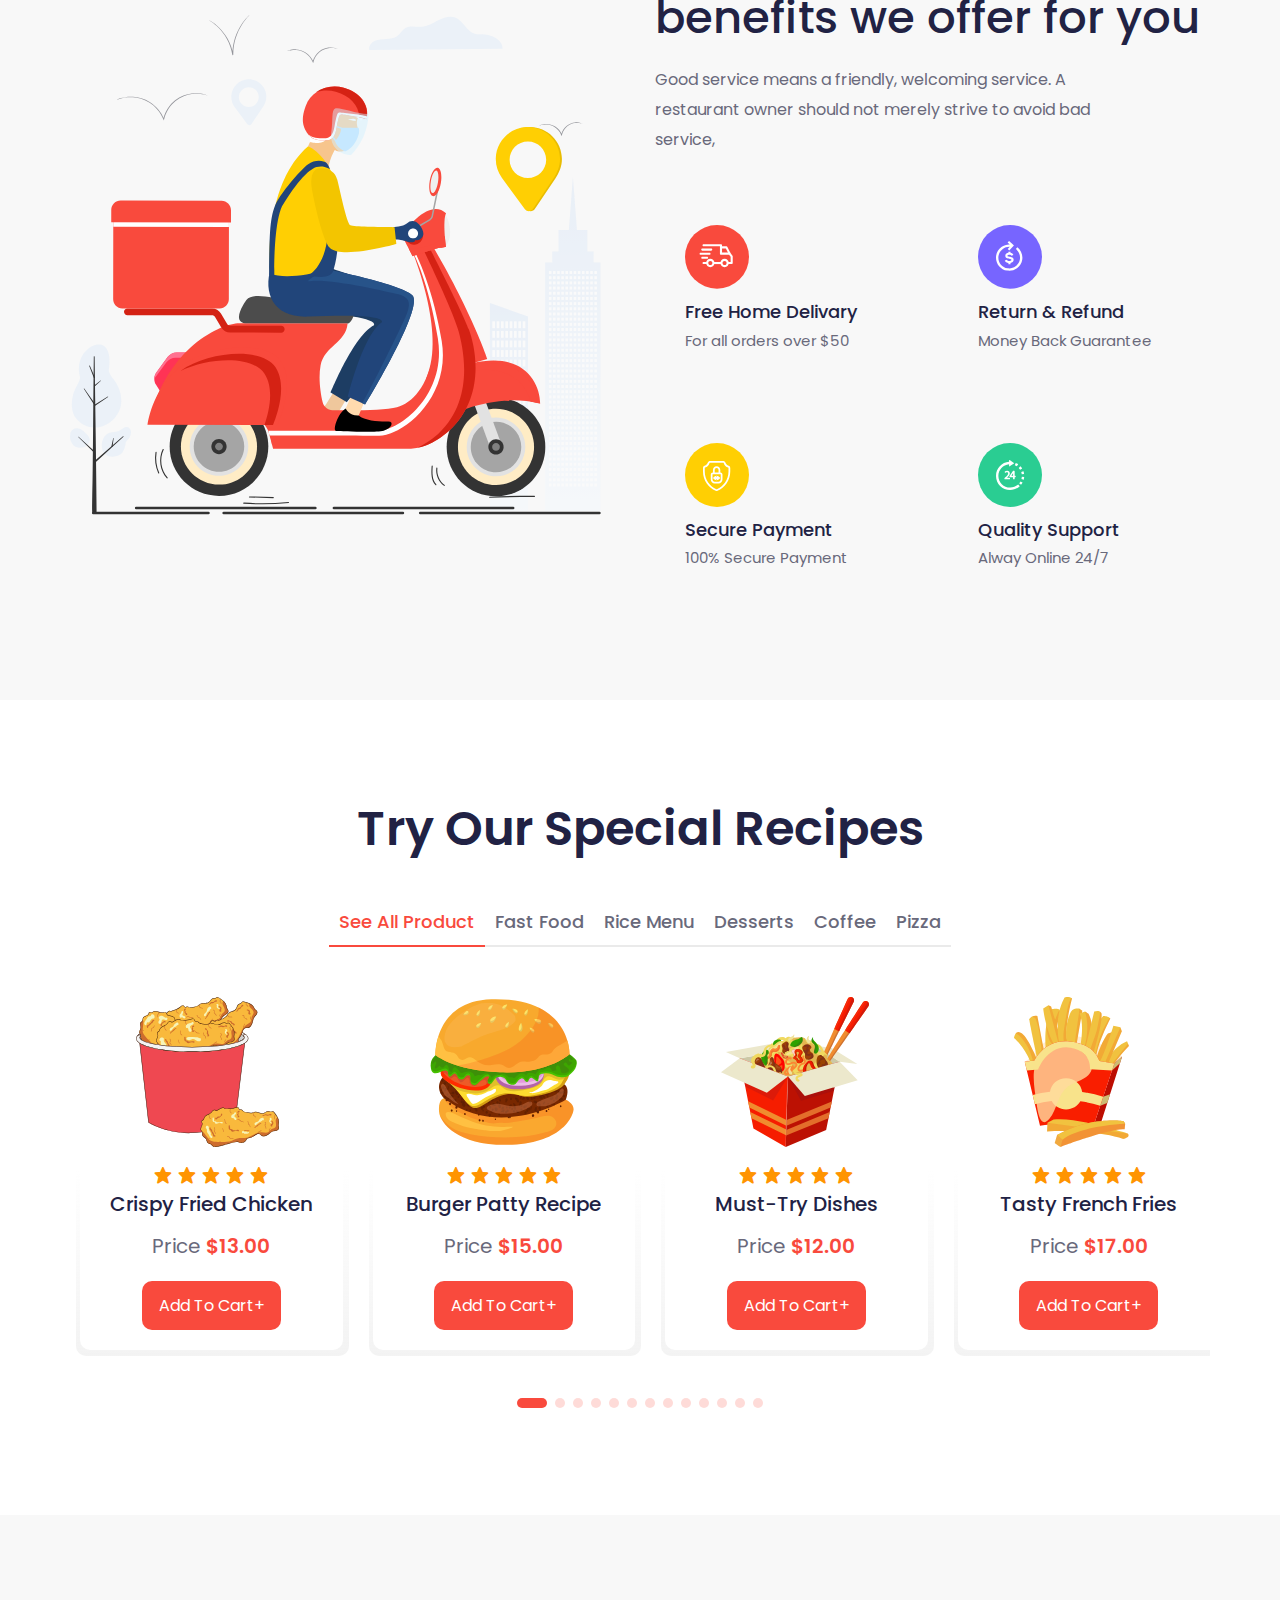
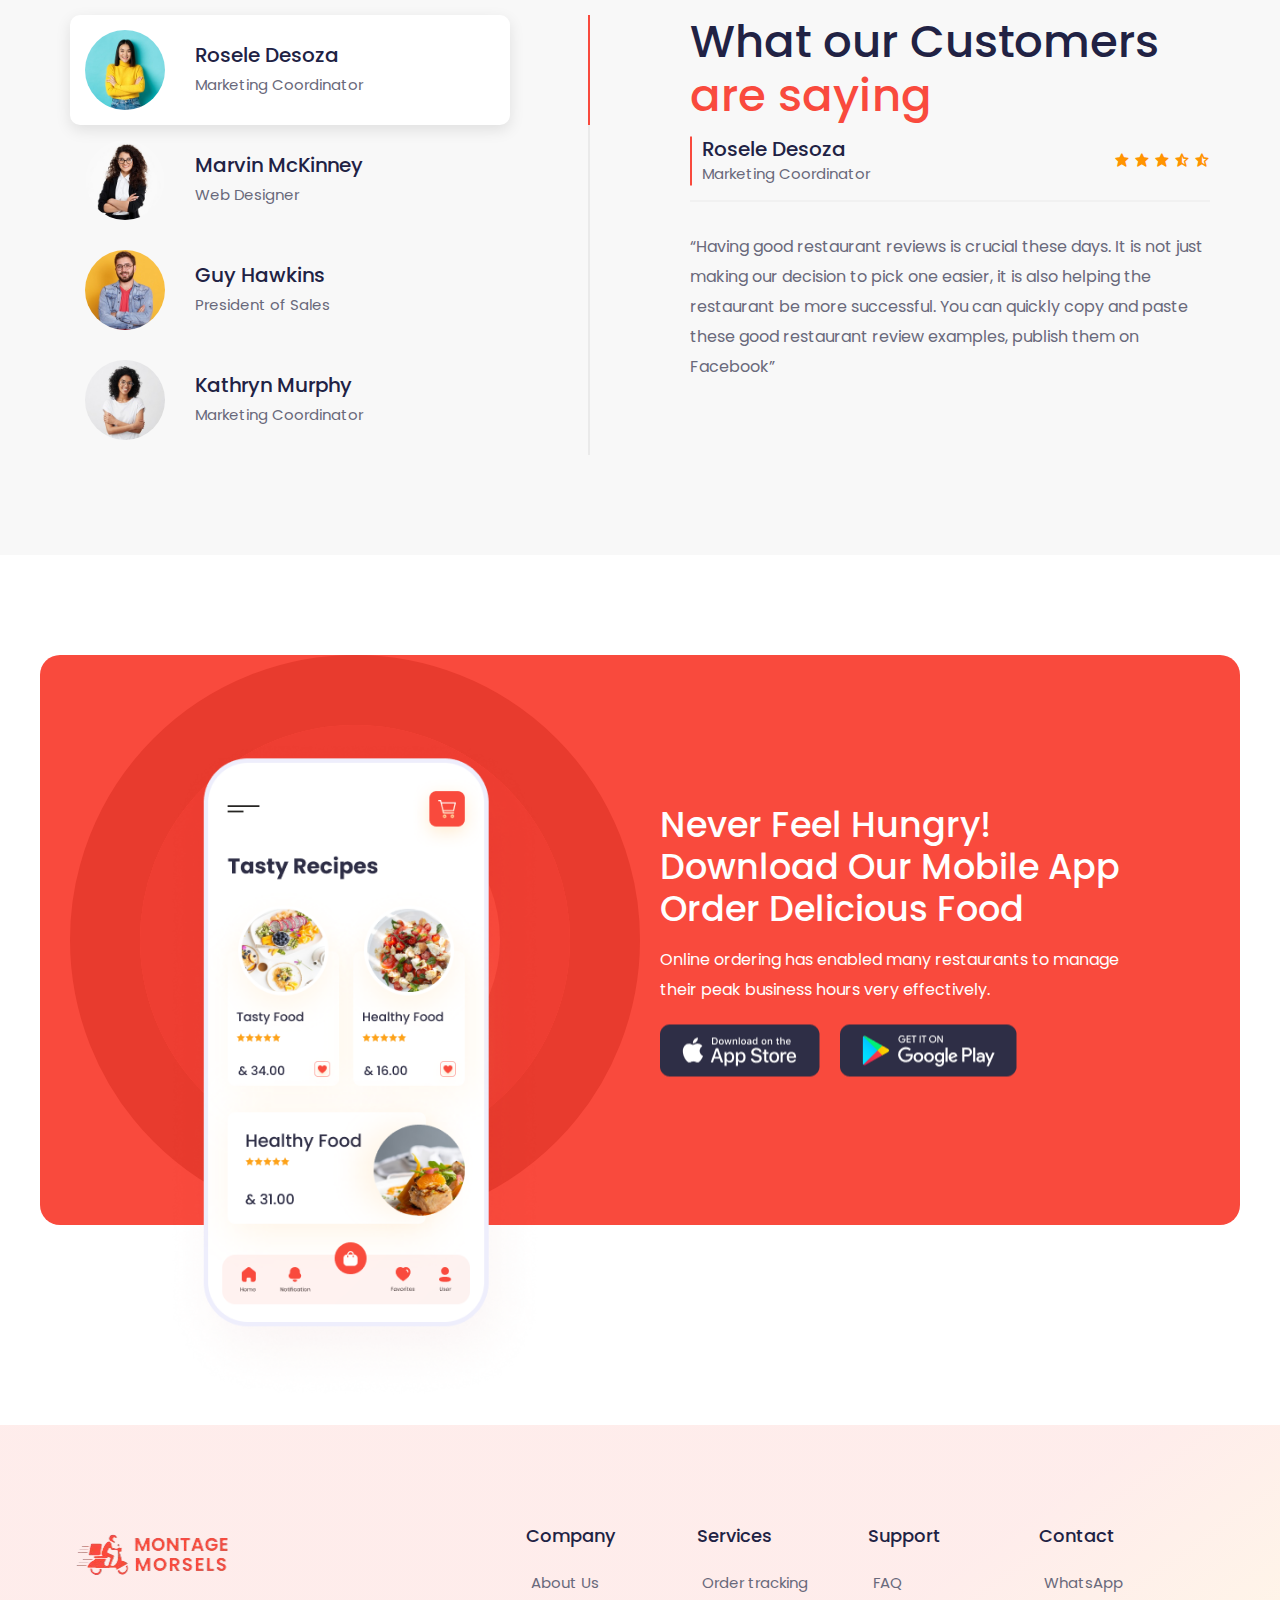
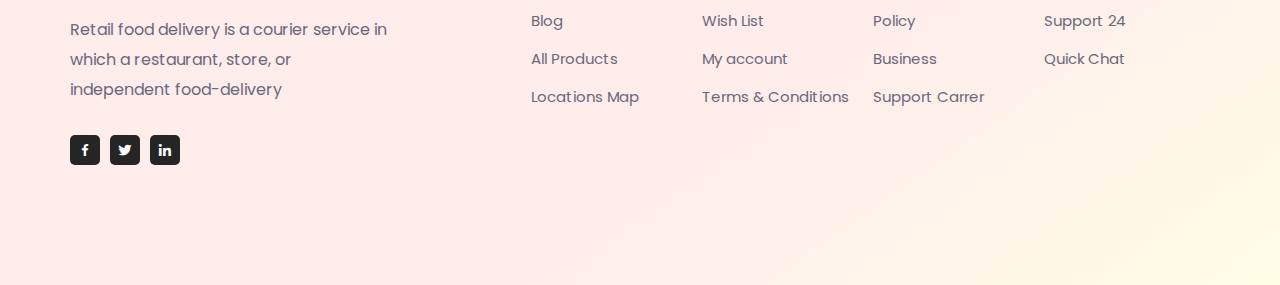
==== commit 45aa3488: "Initial commit" ====
--- a/Frontend/index.html
+++ b/Frontend/index.html
@@ -22,7 +22,7 @@
     />
     <!--=============== Custom StyleSheet ===============-->
     <link rel="stylesheet" href="./css/styles.css" />
-    <title>FDelivery</title>
+    <title>Montage Morsels</title>
   </head>
   <body>
     <!--=============== Header ===============-->
